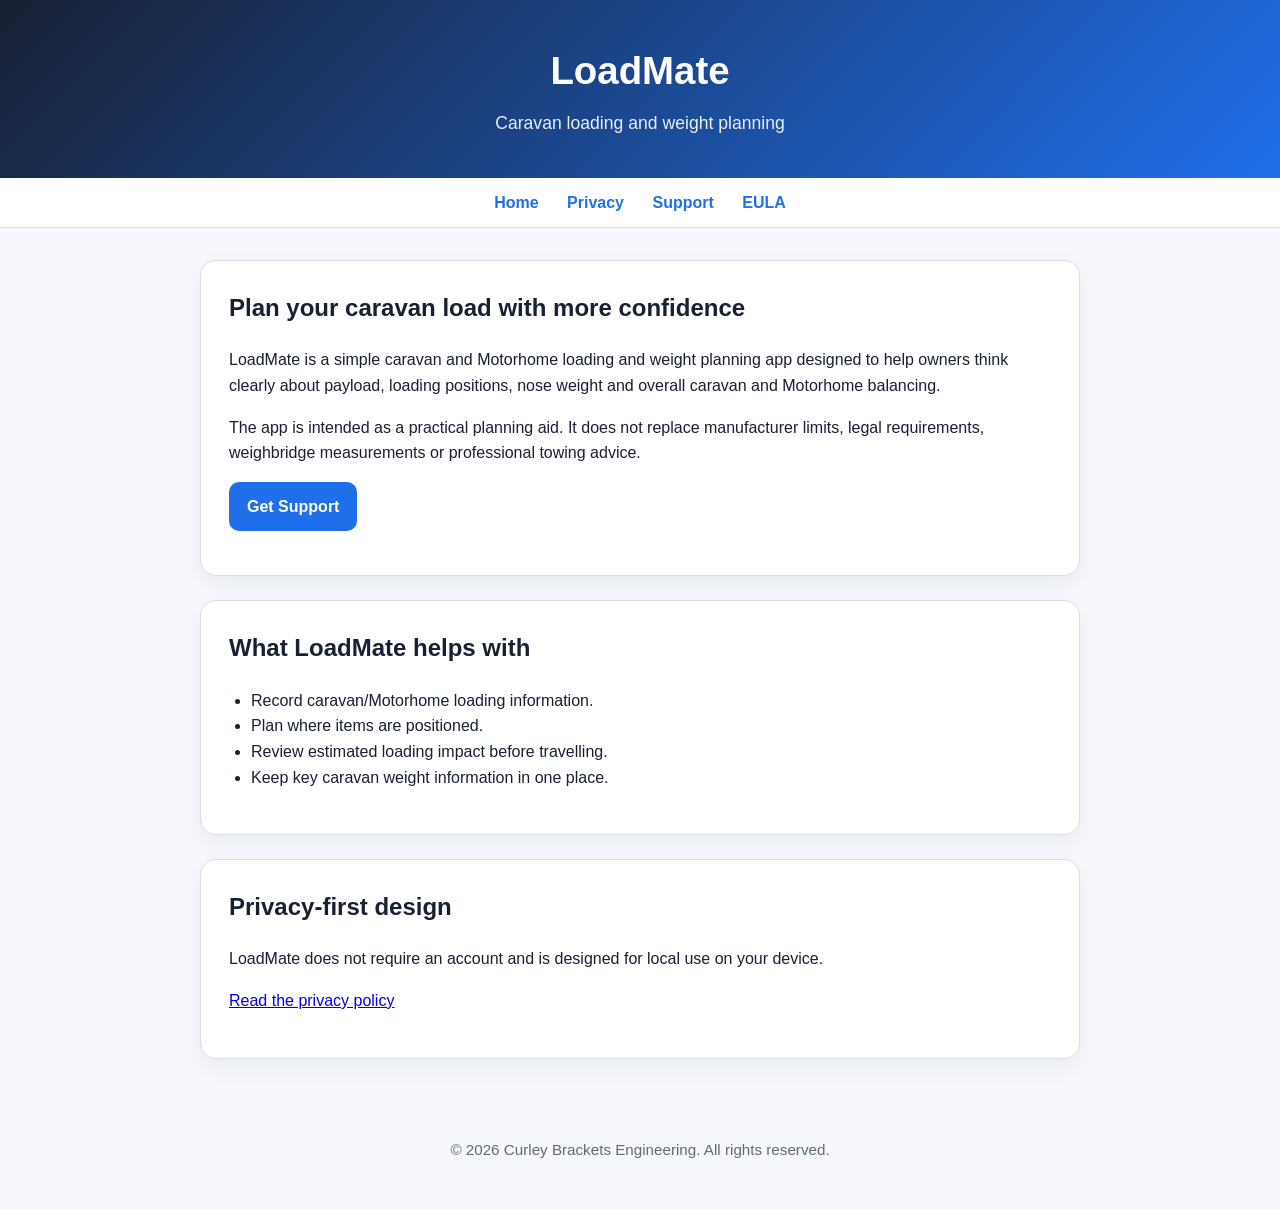
==== docs/index.html @ eccf9b14 "Add files via upload" ====
<!DOCTYPE html>
<html lang="en">
<head>
  <meta charset="utf-8">
  <meta name="viewport" content="width=device-width, initial-scale=1">
  <title>LoadMate - Caravan Loading App</title>
  <style>
:root {
  --bg: #f6f8fb;
  --card: #ffffff;
  --text: #182033;
  --muted: #5f6b7a;
  --accent: #1f6feb;
  --accent-dark: #174ea6;
  --border: #d8dee9;
}

* {
  box-sizing: border-box;
}

body {
  margin: 0;
  font-family: -apple-system, BlinkMacSystemFont, "Segoe UI", Roboto, Arial, sans-serif;
  background: var(--bg);
  color: var(--text);
  line-height: 1.6;
}

header {
  background: linear-gradient(135deg, #182033, #1f6feb);
  color: white;
  padding: 40px 20px;
  text-align: center;
}

header h1 {
  margin: 0 0 8px;
  font-size: 2.4rem;
}

header p {
  margin: 0;
  color: #e8eef8;
  font-size: 1.1rem;
}

nav {
  background: white;
  border-bottom: 1px solid var(--border);
  padding: 12px 20px;
  text-align: center;
}

nav a {
  color: var(--accent);
  text-decoration: none;
  margin: 0 12px;
  font-weight: 600;
}

nav a:hover {
  text-decoration: underline;
}

main {
  max-width: 920px;
  margin: 32px auto;
  padding: 0 20px;
}

.card {
  background: var(--card);
  border: 1px solid var(--border);
  border-radius: 16px;
  padding: 28px;
  margin-bottom: 24px;
  box-shadow: 0 8px 24px rgba(24, 32, 51, 0.06);
}

h2 {
  margin-top: 0;
  color: var(--text);
}

.button {
  display: inline-block;
  background: var(--accent);
  color: white;
  padding: 12px 18px;
  border-radius: 10px;
  text-decoration: none;
  font-weight: 700;
}

.button:hover {
  background: var(--accent-dark);
}

.notice {
  background: #fff8e6;
  border: 1px solid #f1d48a;
  border-radius: 12px;
  padding: 16px;
  color: #594300;
}

footer {
  text-align: center;
  padding: 32px 20px;
  color: var(--muted);
  font-size: 0.95rem;
}

ul {
  padding-left: 22px;
}

.meta {
  color: var(--muted);
  font-size: 0.95rem;
}

@media (max-width: 640px) {
  header h1 {
    font-size: 2rem;
  }

  nav a {
    display: inline-block;
    margin: 6px 8px;
  }

  .card {
    padding: 22px;
  }
}
</style>
</head>
<body>
  <header>
    <h1>LoadMate</h1>
    <p>Caravan loading and weight planning</p>
  </header>

  <nav>
    <a href="index.html">Home</a>
    <a href="privacy.html">Privacy</a>
    <a href="support.html">Support</a>
    <a href="eula.html">EULA</a>
  </nav>

  <main>
    <section class="card">
      <h2>Plan your caravan load with more confidence</h2>
      <p>LoadMate is a simple caravan and Motorhome loading and weight planning app designed to help owners think clearly about payload, loading positions, nose weight and overall caravan and Motorhome balancing.</p>
      <p>The app is intended as a practical planning aid. It does not replace manufacturer limits, legal requirements, weighbridge measurements or professional towing advice.</p>
      <p><a class="button" href="support.html">Get Support</a></p>
    </section>

    <section class="card">
      <h2>What LoadMate helps with</h2>
      <ul>
        <li>Record caravan/Motorhome loading information.</li>
        <li>Plan where items are positioned.</li>
        <li>Review estimated loading impact before travelling.</li>
        <li>Keep key caravan weight information in one place.</li>
      </ul>
    </section>

    <section class="card">
      <h2>Privacy-first design</h2>
      <p>LoadMate does not require an account and is designed for local use on your device.</p>
      <p><a href="privacy.html">Read the privacy policy</a></p>
    </section>

  </main>

  <footer>
    <p>&copy; 2026 Curley Brackets Engineering. All rights reserved.</p>
  </footer>
</body>
</html>
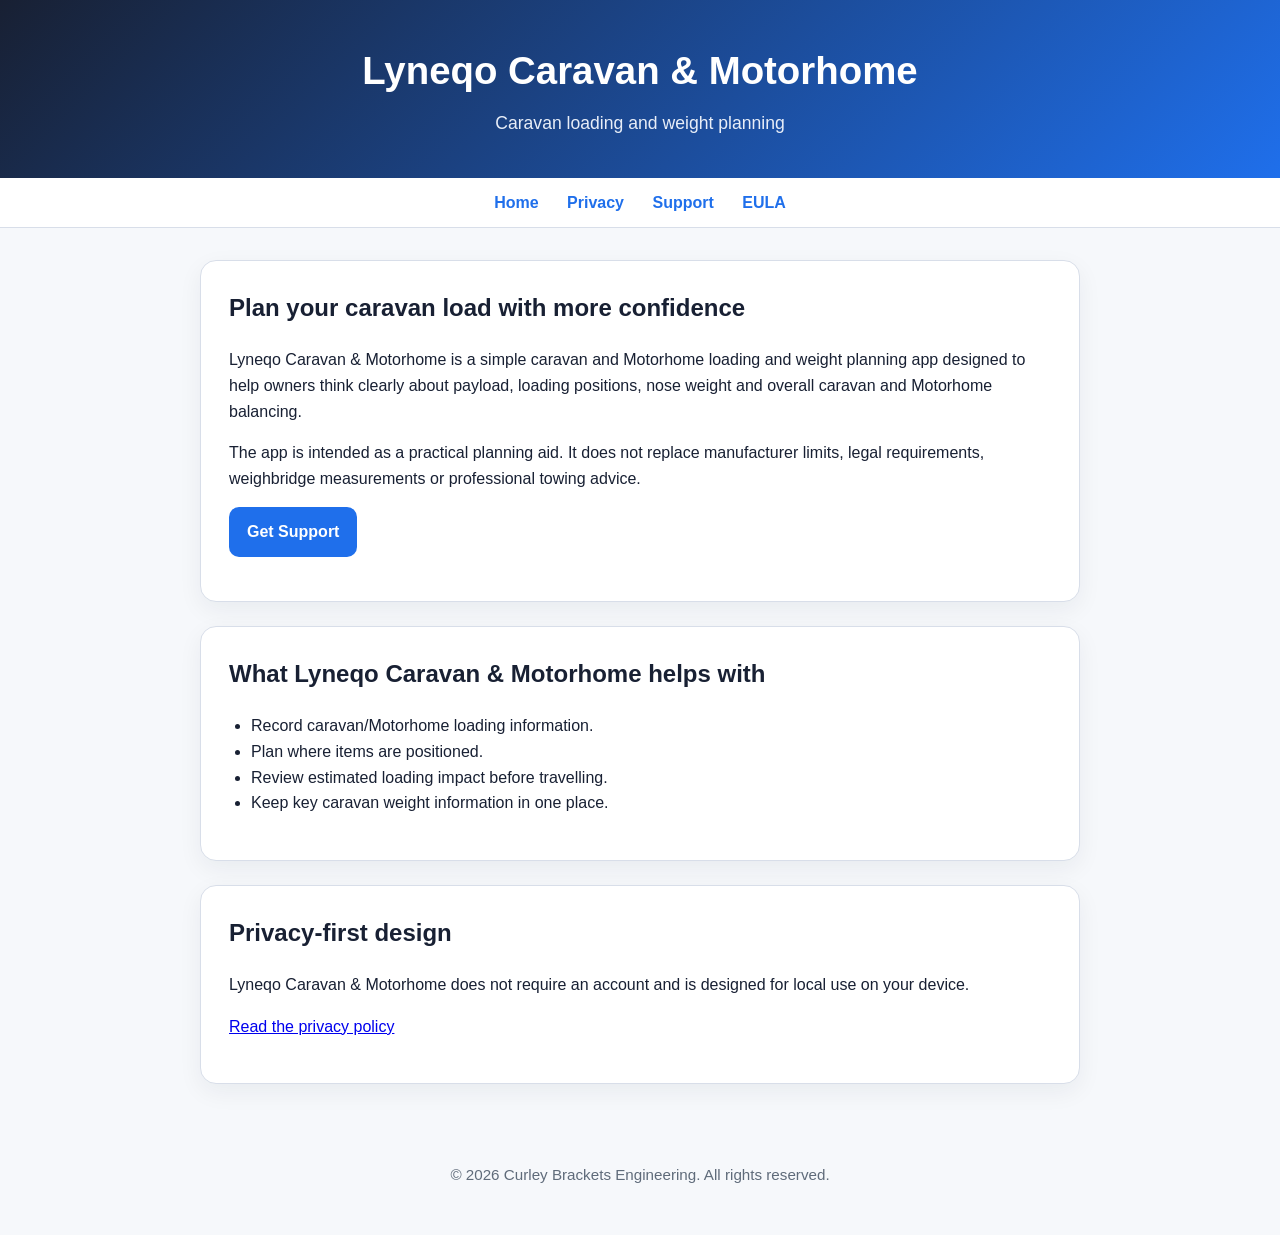
==== commit 9854d71e: "rebranding for Load Mate problem" ====
--- a/docs/index.html
+++ b/docs/index.html
@@ -3,7 +3,7 @@
 <head>
   <meta charset="utf-8">
   <meta name="viewport" content="width=device-width, initial-scale=1">
-  <title>LoadMate - Caravan Loading App</title>
+  <title>Lyneqo Caravan &amp; Motorhome - Caravan Loading App</title>
   <style>
 :root {
   --bg: #f6f8fb;
@@ -139,7 +139,7 @@
 </head>
 <body>
   <header>
-    <h1>LoadMate</h1>
+    <h1>Lyneqo Caravan &amp; Motorhome</h1>
     <p>Caravan loading and weight planning</p>
   </header>
 
@@ -153,13 +153,13 @@
   <main>
     <section class="card">
       <h2>Plan your caravan load with more confidence</h2>
-      <p>LoadMate is a simple caravan and Motorhome loading and weight planning app designed to help owners think clearly about payload, loading positions, nose weight and overall caravan and Motorhome balancing.</p>
+      <p>Lyneqo Caravan &amp; Motorhome is a simple caravan and Motorhome loading and weight planning app designed to help owners think clearly about payload, loading positions, nose weight and overall caravan and Motorhome balancing.</p>
       <p>The app is intended as a practical planning aid. It does not replace manufacturer limits, legal requirements, weighbridge measurements or professional towing advice.</p>
       <p><a class="button" href="support.html">Get Support</a></p>
     </section>
 
     <section class="card">
-      <h2>What LoadMate helps with</h2>
+      <h2>What Lyneqo Caravan &amp; Motorhome helps with</h2>
       <ul>
         <li>Record caravan/Motorhome loading information.</li>
         <li>Plan where items are positioned.</li>
@@ -170,7 +170,7 @@
 
     <section class="card">
       <h2>Privacy-first design</h2>
-      <p>LoadMate does not require an account and is designed for local use on your device.</p>
+      <p>Lyneqo Caravan &amp; Motorhome does not require an account and is designed for local use on your device.</p>
       <p><a href="privacy.html">Read the privacy policy</a></p>
     </section>
 
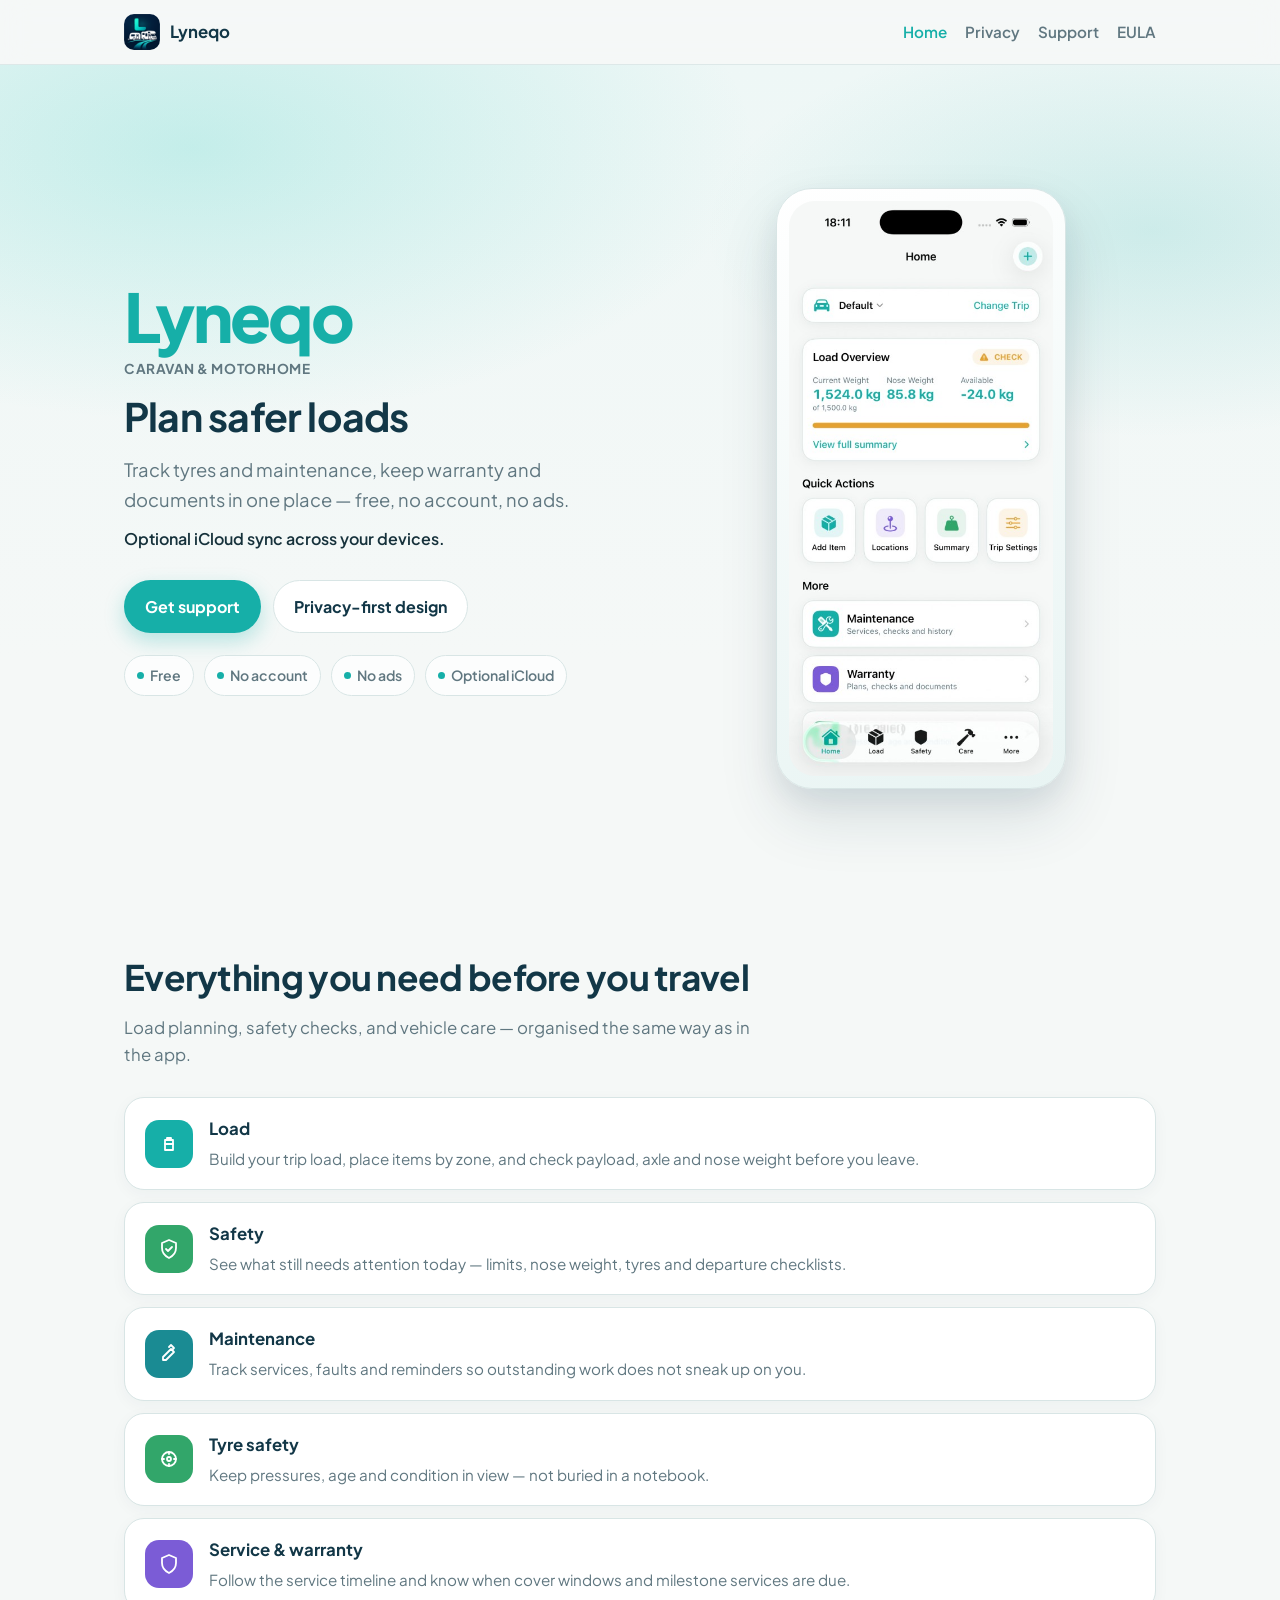
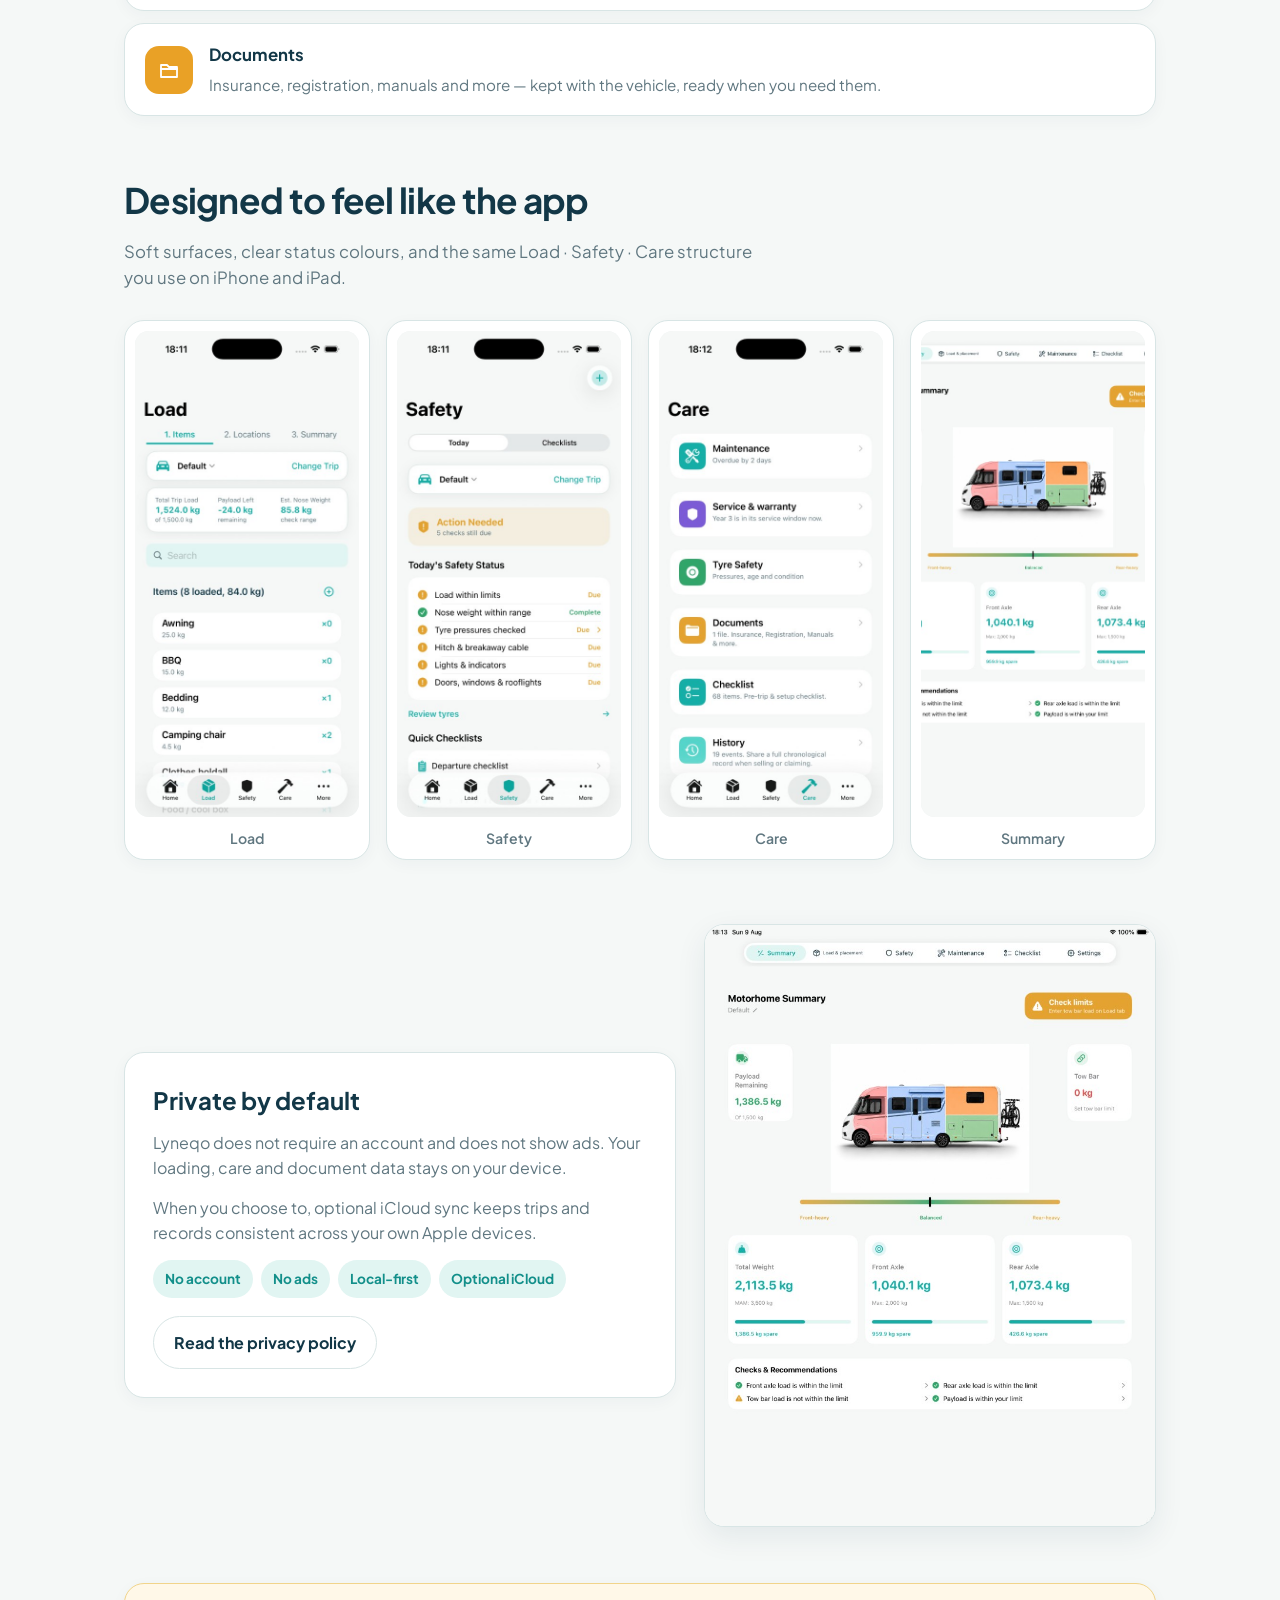
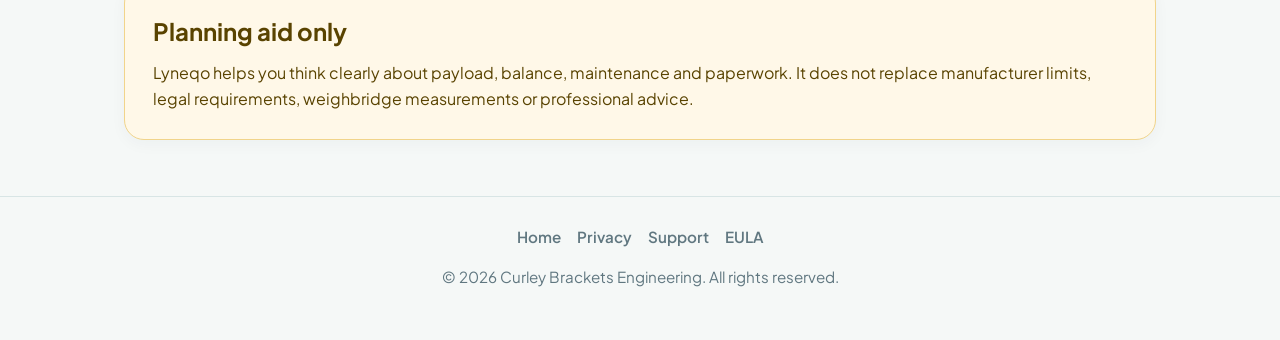
==== commit f2a77f88: "Update the website to reflect new branding for 1.3" ====
--- a/docs/index.html
+++ b/docs/index.html
@@ -3,180 +3,179 @@
 <head>
   <meta charset="utf-8">
   <meta name="viewport" content="width=device-width, initial-scale=1">
-  <title>Lyneqo Caravan &amp; Motorhome - Caravan Loading App</title>
-  <style>
-:root {
-  --bg: #f6f8fb;
-  --card: #ffffff;
-  --text: #182033;
-  --muted: #5f6b7a;
-  --accent: #1f6feb;
-  --accent-dark: #174ea6;
-  --border: #d8dee9;
-}
-
-* {
-  box-sizing: border-box;
-}
-
-body {
-  margin: 0;
-  font-family: -apple-system, BlinkMacSystemFont, "Segoe UI", Roboto, Arial, sans-serif;
-  background: var(--bg);
-  color: var(--text);
-  line-height: 1.6;
-}
-
-header {
-  background: linear-gradient(135deg, #182033, #1f6feb);
-  color: white;
-  padding: 40px 20px;
-  text-align: center;
-}
-
-header h1 {
-  margin: 0 0 8px;
-  font-size: 2.4rem;
-}
-
-header p {
-  margin: 0;
-  color: #e8eef8;
-  font-size: 1.1rem;
-}
-
-nav {
-  background: white;
-  border-bottom: 1px solid var(--border);
-  padding: 12px 20px;
-  text-align: center;
-}
-
-nav a {
-  color: var(--accent);
-  text-decoration: none;
-  margin: 0 12px;
-  font-weight: 600;
-}
-
-nav a:hover {
-  text-decoration: underline;
-}
-
-main {
-  max-width: 920px;
-  margin: 32px auto;
-  padding: 0 20px;
-}
-
-.card {
-  background: var(--card);
-  border: 1px solid var(--border);
-  border-radius: 16px;
-  padding: 28px;
-  margin-bottom: 24px;
-  box-shadow: 0 8px 24px rgba(24, 32, 51, 0.06);
-}
-
-h2 {
-  margin-top: 0;
-  color: var(--text);
-}
-
-.button {
-  display: inline-block;
-  background: var(--accent);
-  color: white;
-  padding: 12px 18px;
-  border-radius: 10px;
-  text-decoration: none;
-  font-weight: 700;
-}
-
-.button:hover {
-  background: var(--accent-dark);
-}
-
-.notice {
-  background: #fff8e6;
-  border: 1px solid #f1d48a;
-  border-radius: 12px;
-  padding: 16px;
-  color: #594300;
-}
-
-footer {
-  text-align: center;
-  padding: 32px 20px;
-  color: var(--muted);
-  font-size: 0.95rem;
-}
-
-ul {
-  padding-left: 22px;
-}
-
-.meta {
-  color: var(--muted);
-  font-size: 0.95rem;
-}
-
-@media (max-width: 640px) {
-  header h1 {
-    font-size: 2rem;
-  }
-
-  nav a {
-    display: inline-block;
-    margin: 6px 8px;
-  }
-
-  .card {
-    padding: 22px;
-  }
-}
-</style>
+  <title>Lyneqo — Safer loads, care and documents</title>
+  <meta name="description" content="Plan safer loads, track tyres and maintenance, keep warranty and documents in one place. Free, no account, no ads. Optional iCloud sync.">
+  <link rel="icon" href="assets/lyneqo-mark.svg" type="image/svg+xml">
+  <link rel="preconnect" href="https://fonts.googleapis.com">
+  <link rel="preconnect" href="https://fonts.gstatic.com" crossorigin>
+  <link href="https://fonts.googleapis.com/css2?family=Plus+Jakarta+Sans:wght@400;500;600;700;800&display=swap" rel="stylesheet">
+  <link rel="stylesheet" href="styles.css">
 </head>
 <body>
-  <header>
-    <h1>Lyneqo Caravan &amp; Motorhome</h1>
-    <p>Caravan loading and weight planning</p>
+  <header class="site-header">
+    <div class="site-header-inner">
+      <a class="brand" href="index.html">
+        <img src="assets/app-icon.png" alt="" width="36" height="36">
+        Lyneqo
+      </a>
+      <nav class="nav" aria-label="Primary">
+        <a href="index.html" aria-current="page">Home</a>
+        <a href="privacy.html">Privacy</a>
+        <a href="support.html">Support</a>
+        <a href="eula.html">EULA</a>
+      </nav>
+    </div>
   </header>
 
-  <nav>
-    <a href="index.html">Home</a>
-    <a href="privacy.html">Privacy</a>
-    <a href="support.html">Support</a>
-    <a href="eula.html">EULA</a>
-  </nav>
+  <section class="hero">
+    <div class="hero-inner">
+      <div class="hero-copy">
+        <p class="brand-hero">Lyneqo</p>
+        <p class="eyebrow">Caravan &amp; Motorhome</p>
+        <h1>Plan safer loads</h1>
+        <p class="hero-lead">Track tyres and maintenance, keep warranty and documents in one place — free, no account, no ads.</p>
+        <p class="hero-note">Optional iCloud sync across your devices.</p>
+        <div class="cta-row">
+          <a class="button" href="support.html">Get support</a>
+          <a class="button button-secondary" href="privacy.html">Privacy-first design</a>
+        </div>
+        <div class="trust" aria-label="Product promises">
+          <span>Free</span>
+          <span>No account</span>
+          <span>No ads</span>
+          <span>Optional iCloud</span>
+        </div>
+      </div>
+      <div class="hero-visual" aria-hidden="true">
+        <div class="phone-frame">
+          <img src="assets/shot-home.png" alt="Lyneqo Home screen showing load overview and care shortcuts">
+        </div>
+      </div>
+    </div>
+  </section>
 
-  <main>
-    <section class="card">
-      <h2>Plan your caravan load with more confidence</h2>
-      <p>Lyneqo Caravan &amp; Motorhome is a simple caravan and Motorhome loading and weight planning app designed to help owners think clearly about payload, loading positions, nose weight and overall caravan and Motorhome balancing.</p>
-      <p>The app is intended as a practical planning aid. It does not replace manufacturer limits, legal requirements, weighbridge measurements or professional towing advice.</p>
-      <p><a class="button" href="support.html">Get Support</a></p>
-    </section>
+  <section class="section" id="features">
+    <div class="section-head">
+      <h2>Everything you need before you travel</h2>
+      <p>Load planning, safety checks, and vehicle care — organised the same way as in the app.</p>
+    </div>
+    <div class="feature-list">
+      <article class="feature-row">
+        <div class="icon-tile icon-teal" aria-hidden="true">
+          <svg viewBox="0 0 24 24"><path d="M8 8h8v10H8z"/><path d="M10 8V6h4v2"/><path d="M8 12h8"/></svg>
+        </div>
+        <div>
+          <h3>Load</h3>
+          <p>Build your trip load, place items by zone, and check payload, axle and nose weight before you leave.</p>
+        </div>
+      </article>
+      <article class="feature-row">
+        <div class="icon-tile icon-green" aria-hidden="true">
+          <svg viewBox="0 0 24 24"><path d="M12 3l7 3v5c0 5-3 8-7 10-4-2-7-5-7-10V6l7-3z"/><path d="M9 12l2 2 4-4"/></svg>
+        </div>
+        <div>
+          <h3>Safety</h3>
+          <p>See what still needs attention today — limits, nose weight, tyres and departure checklists.</p>
+        </div>
+      </article>
+      <article class="feature-row">
+        <div class="icon-tile icon-cyan" aria-hidden="true">
+          <svg viewBox="0 0 24 24"><path d="M14 7l3 3-8 8H6v-3l8-8z"/><path d="M12 5l2-2 3 3-2 2"/></svg>
+        </div>
+        <div>
+          <h3>Maintenance</h3>
+          <p>Track services, faults and reminders so outstanding work does not sneak up on you.</p>
+        </div>
+      </article>
+      <article class="feature-row">
+        <div class="icon-tile icon-green" aria-hidden="true">
+          <svg viewBox="0 0 24 24"><circle cx="12" cy="12" r="7"/><circle cx="12" cy="12" r="2"/><path d="M12 5v2M12 17v2M5 12h2M17 12h2"/></svg>
+        </div>
+        <div>
+          <h3>Tyre safety</h3>
+          <p>Keep pressures, age and condition in view — not buried in a notebook.</p>
+        </div>
+      </article>
+      <article class="feature-row">
+        <div class="icon-tile icon-purple" aria-hidden="true">
+          <svg viewBox="0 0 24 24"><path d="M12 3l7 3v5c0 5-3 8-7 10-4-2-7-5-7-10V6l7-3z"/></svg>
+        </div>
+        <div>
+          <h3>Service &amp; warranty</h3>
+          <p>Follow the service timeline and know when cover windows and milestone services are due.</p>
+        </div>
+      </article>
+      <article class="feature-row">
+        <div class="icon-tile icon-orange" aria-hidden="true">
+          <svg viewBox="0 0 24 24"><path d="M4 7h6l2 2h8v10H4V7z"/><path d="M4 11h16"/></svg>
+        </div>
+        <div>
+          <h3>Documents</h3>
+          <p>Insurance, registration, manuals and more — kept with the vehicle, ready when you need them.</p>
+        </div>
+      </article>
+    </div>
+  </section>
 
-    <section class="card">
-      <h2>What Lyneqo Caravan &amp; Motorhome helps with</h2>
-      <ul>
-        <li>Record caravan/Motorhome loading information.</li>
-        <li>Plan where items are positioned.</li>
-        <li>Review estimated loading impact before travelling.</li>
-        <li>Keep key caravan weight information in one place.</li>
-      </ul>
-    </section>
+  <section class="section" style="padding-top: 0;">
+    <div class="section-head">
+      <h2>Designed to feel like the app</h2>
+      <p>Soft surfaces, clear status colours, and the same Load · Safety · Care structure you use on iPhone and iPad.</p>
+    </div>
+    <div class="gallery">
+      <figure>
+        <img src="assets/shot-load.png" alt="Load tab with trip weight summary and item list">
+        <figcaption>Load</figcaption>
+      </figure>
+      <figure>
+        <img src="assets/shot-safety.png" alt="Safety tab with due checks and departure checklist">
+        <figcaption>Safety</figcaption>
+      </figure>
+      <figure>
+        <img src="assets/shot-care.png" alt="Care tab with maintenance, warranty, tyres and documents">
+        <figcaption>Care</figcaption>
+      </figure>
+      <figure>
+        <img src="assets/shot-summary.png" alt="Motorhome summary with axle loads and balance">
+        <figcaption>Summary</figcaption>
+      </figure>
+    </div>
+  </section>
 
-    <section class="card">
-      <h2>Privacy-first design</h2>
-      <p>Lyneqo Caravan &amp; Motorhome does not require an account and is designed for local use on your device.</p>
-      <p><a href="privacy.html">Read the privacy policy</a></p>
-    </section>
+  <section class="section" style="padding-top: 8px;">
+    <div class="split">
+      <div class="panel">
+        <h2>Private by default</h2>
+        <p>Lyneqo does not require an account and does not show ads. Your loading, care and document data stays on your device.</p>
+        <p>When you choose to, optional iCloud sync keeps trips and records consistent across your own Apple devices.</p>
+        <div class="pill-list">
+          <span>No account</span>
+          <span>No ads</span>
+          <span>Local-first</span>
+          <span>Optional iCloud</span>
+        </div>
+        <p style="margin-top: 18px;"><a class="button button-secondary" href="privacy.html">Read the privacy policy</a></p>
+      </div>
+      <div class="device-shot">
+        <img src="assets/shot-summary.png" alt="Motorhome summary screen on iPad">
+      </div>
+    </div>
+  </section>
 
-  </main>
+  <section class="section" style="padding-top: 0;">
+    <div class="panel notice">
+      <h2>Planning aid only</h2>
+      <p>Lyneqo helps you think clearly about payload, balance, maintenance and paperwork. It does not replace manufacturer limits, legal requirements, weighbridge measurements or professional advice.</p>
+    </div>
+  </section>
 
-  <footer>
+  <footer class="site-footer">
+    <nav aria-label="Footer">
+      <a href="index.html">Home</a>
+      <a href="privacy.html">Privacy</a>
+      <a href="support.html">Support</a>
+      <a href="eula.html">EULA</a>
+    </nav>
     <p>&copy; 2026 Curley Brackets Engineering. All rights reserved.</p>
   </footer>
 </body>
--- a/docs/styles.css
+++ b/docs/styles.css
@@ -0,0 +1,624 @@
+:root {
+  --bg: #f5f8f7;
+  --bg-soft: #e1f5f2;
+  --card: #ffffff;
+  --text: #16313b;
+  --muted: #607780;
+  --accent: #16afa8;
+  --accent-dark: #128f8a;
+  --aqua: #55d5ca;
+  --navy: #123747;
+  --border: #d8e5e5;
+  --success: #32a66a;
+  --warning: #e4a331;
+  --danger: #d95b59;
+  --info: #2a7de1;
+  --purple: #7b5cd6;
+  --orange: #e9a126;
+  --shadow: 0 10px 30px rgba(18, 55, 71, 0.08);
+  --radius: 20px;
+  --radius-sm: 14px;
+  --max: 1080px;
+  --font: "Plus Jakarta Sans", "Segoe UI", sans-serif;
+}
+
+* {
+  box-sizing: border-box;
+}
+
+html {
+  scroll-behavior: smooth;
+}
+
+body {
+  margin: 0;
+  font-family: var(--font);
+  background: var(--bg);
+  color: var(--text);
+  line-height: 1.6;
+  -webkit-font-smoothing: antialiased;
+}
+
+img {
+  max-width: 100%;
+  display: block;
+}
+
+a {
+  color: var(--accent);
+  text-decoration: none;
+}
+
+a:hover {
+  text-decoration: underline;
+}
+
+.site-header {
+  position: sticky;
+  top: 0;
+  z-index: 20;
+  backdrop-filter: blur(14px);
+  background: rgba(245, 248, 247, 0.88);
+  border-bottom: 1px solid rgba(216, 229, 229, 0.8);
+}
+
+.site-header-inner {
+  max-width: var(--max);
+  margin: 0 auto;
+  padding: 14px 24px;
+  display: flex;
+  align-items: center;
+  justify-content: space-between;
+  gap: 16px;
+}
+
+.brand {
+  display: inline-flex;
+  align-items: center;
+  gap: 10px;
+  color: var(--navy);
+  font-weight: 700;
+  font-size: 1.05rem;
+  text-decoration: none;
+}
+
+.brand:hover {
+  text-decoration: none;
+  color: var(--accent-dark);
+}
+
+.brand img {
+  width: 36px;
+  height: 36px;
+  border-radius: 10px;
+}
+
+.nav {
+  display: flex;
+  flex-wrap: wrap;
+  gap: 8px 18px;
+  justify-content: flex-end;
+}
+
+.nav a {
+  color: var(--muted);
+  font-weight: 600;
+  font-size: 0.95rem;
+  text-decoration: none;
+}
+
+.nav a:hover,
+.nav a[aria-current="page"] {
+  color: var(--accent);
+}
+
+.hero {
+  position: relative;
+  overflow: hidden;
+  background:
+    radial-gradient(ellipse 80% 60% at 15% 10%, rgba(85, 213, 202, 0.28), transparent 55%),
+    radial-gradient(ellipse 70% 50% at 90% 20%, rgba(22, 175, 168, 0.16), transparent 50%),
+    linear-gradient(180deg, #eef7f6 0%, var(--bg) 72%);
+}
+
+.hero-inner {
+  max-width: var(--max);
+  margin: 0 auto;
+  padding: 48px 24px 28px;
+  display: grid;
+  grid-template-columns: 1.05fr 0.95fr;
+  gap: 40px;
+  align-items: center;
+  min-height: calc(100vh - 72px);
+}
+
+.hero-copy {
+  animation: rise 0.7s ease both;
+}
+
+.brand-hero {
+  margin: 0 0 6px;
+  font-size: clamp(2.8rem, 6vw, 4.2rem);
+  font-weight: 800;
+  letter-spacing: -0.04em;
+  line-height: 1;
+  color: var(--accent);
+}
+
+.eyebrow {
+  display: inline-flex;
+  align-items: center;
+  gap: 8px;
+  color: var(--muted);
+  font-weight: 700;
+  font-size: 0.85rem;
+  letter-spacing: 0.04em;
+  text-transform: uppercase;
+  margin: 0 0 14px;
+}
+
+.hero h1 {
+  margin: 0 0 16px;
+  font-size: clamp(1.85rem, 3.4vw, 2.45rem);
+  line-height: 1.15;
+  letter-spacing: -0.02em;
+  color: var(--navy);
+}
+
+.hero-lead {
+  margin: 0 0 12px;
+  font-size: 1.15rem;
+  color: var(--muted);
+  max-width: 34rem;
+}
+
+.hero-note {
+  margin: 0 0 28px;
+  color: var(--text);
+  font-weight: 600;
+}
+
+.cta-row {
+  display: flex;
+  flex-wrap: wrap;
+  gap: 12px;
+  margin-bottom: 22px;
+}
+
+.button {
+  display: inline-flex;
+  align-items: center;
+  justify-content: center;
+  gap: 8px;
+  background: var(--accent);
+  color: #fff;
+  padding: 13px 20px;
+  border-radius: 999px;
+  text-decoration: none;
+  font-weight: 700;
+  border: 1px solid transparent;
+  transition: transform 0.2s ease, background 0.2s ease, box-shadow 0.2s ease;
+  box-shadow: 0 8px 20px rgba(22, 175, 168, 0.28);
+}
+
+.button:hover {
+  background: var(--accent-dark);
+  text-decoration: none;
+  transform: translateY(-1px);
+}
+
+.button-secondary {
+  background: #fff;
+  color: var(--navy);
+  border-color: var(--border);
+  box-shadow: none;
+}
+
+.button-secondary:hover {
+  background: var(--bg-soft);
+  color: var(--navy);
+}
+
+.trust {
+  display: flex;
+  flex-wrap: wrap;
+  gap: 10px;
+}
+
+.trust span {
+  display: inline-flex;
+  align-items: center;
+  gap: 6px;
+  background: rgba(255, 255, 255, 0.72);
+  border: 1px solid var(--border);
+  color: var(--muted);
+  font-size: 0.88rem;
+  font-weight: 600;
+  padding: 8px 12px;
+  border-radius: 999px;
+}
+
+.trust span::before {
+  content: "";
+  width: 7px;
+  height: 7px;
+  border-radius: 50%;
+  background: var(--accent);
+}
+
+.hero-visual {
+  display: flex;
+  justify-content: center;
+  animation: float-in 0.9s ease both;
+}
+
+.phone-frame {
+  width: min(100%, 290px);
+  border-radius: 36px;
+  padding: 12px;
+  background: linear-gradient(160deg, #ffffff, #e8f4f3);
+  border: 1px solid var(--border);
+  box-shadow: var(--shadow), 0 30px 60px rgba(18, 55, 71, 0.12);
+  animation: float 5.5s ease-in-out infinite;
+}
+
+.phone-frame img {
+  width: 100%;
+  border-radius: 26px;
+  background: #fff;
+}
+
+.section {
+  max-width: var(--max);
+  margin: 0 auto;
+  padding: 56px 24px;
+}
+
+.section-head {
+  max-width: 40rem;
+  margin-bottom: 28px;
+}
+
+.section-head h2 {
+  margin: 0 0 10px;
+  font-size: clamp(1.7rem, 3vw, 2.2rem);
+  letter-spacing: -0.02em;
+  color: var(--navy);
+}
+
+.section-head p {
+  margin: 0;
+  color: var(--muted);
+  font-size: 1.05rem;
+}
+
+.feature-list {
+  display: grid;
+  gap: 12px;
+}
+
+.feature-row {
+  display: grid;
+  grid-template-columns: auto 1fr;
+  gap: 16px;
+  align-items: center;
+  background: var(--card);
+  border: 1px solid var(--border);
+  border-radius: var(--radius);
+  padding: 18px 20px;
+  box-shadow: 0 4px 16px rgba(18, 55, 71, 0.04);
+  transition: transform 0.2s ease, box-shadow 0.2s ease;
+}
+
+.feature-row:hover {
+  transform: translateY(-2px);
+  box-shadow: var(--shadow);
+}
+
+.icon-tile {
+  width: 48px;
+  height: 48px;
+  border-radius: 14px;
+  display: grid;
+  place-items: center;
+  flex-shrink: 0;
+}
+
+.icon-tile svg {
+  width: 24px;
+  height: 24px;
+  fill: none;
+  stroke: #fff;
+  stroke-width: 1.8;
+  stroke-linecap: round;
+  stroke-linejoin: round;
+}
+
+.icon-teal { background: #16afa8; }
+.icon-purple { background: #7b5cd6; }
+.icon-green { background: #32a66a; }
+.icon-orange { background: #e9a126; }
+.icon-cyan { background: #1a8b93; }
+.icon-aqua { background: #55d5ca; }
+
+.feature-row h3 {
+  margin: 0 0 4px;
+  font-size: 1.05rem;
+  color: var(--navy);
+}
+
+.feature-row p {
+  margin: 0;
+  color: var(--muted);
+  font-size: 0.95rem;
+}
+
+.gallery {
+  display: grid;
+  grid-template-columns: repeat(4, 1fr);
+  gap: 16px;
+}
+
+.gallery figure {
+  margin: 0;
+  background: var(--card);
+  border: 1px solid var(--border);
+  border-radius: var(--radius);
+  padding: 10px;
+  box-shadow: 0 4px 16px rgba(18, 55, 71, 0.04);
+}
+
+.gallery img {
+  width: 100%;
+  border-radius: 14px;
+  aspect-ratio: 9 / 19.5;
+  object-fit: cover;
+  object-position: top;
+  background: #eef4f4;
+}
+
+.gallery figcaption {
+  margin-top: 10px;
+  text-align: center;
+  font-size: 0.88rem;
+  font-weight: 600;
+  color: var(--muted);
+}
+
+.split {
+  display: grid;
+  grid-template-columns: 1.1fr 0.9fr;
+  gap: 28px;
+  align-items: center;
+}
+
+.panel {
+  background: var(--card);
+  border: 1px solid var(--border);
+  border-radius: var(--radius);
+  padding: 28px;
+  box-shadow: 0 4px 16px rgba(18, 55, 71, 0.04);
+}
+
+.panel h2 {
+  margin: 0 0 10px;
+  color: var(--navy);
+}
+
+.panel p {
+  margin: 0 0 14px;
+  color: var(--muted);
+}
+
+.panel p:last-child {
+  margin-bottom: 0;
+}
+
+.pill-list {
+  display: flex;
+  flex-wrap: wrap;
+  gap: 8px;
+  margin-top: 8px;
+}
+
+.pill-list span {
+  background: var(--bg-soft);
+  color: var(--accent-dark);
+  font-weight: 700;
+  font-size: 0.85rem;
+  padding: 8px 12px;
+  border-radius: 999px;
+}
+
+.device-shot {
+  border-radius: var(--radius);
+  border: 1px solid var(--border);
+  box-shadow: var(--shadow);
+  overflow: hidden;
+  background: #fff;
+}
+
+.device-shot img {
+  width: 100%;
+}
+
+.page-hero {
+  background:
+    radial-gradient(ellipse 70% 80% at 10% 0%, rgba(85, 213, 202, 0.22), transparent 50%),
+    linear-gradient(180deg, #eef7f6 0%, var(--bg) 100%);
+  border-bottom: 1px solid var(--border);
+}
+
+.page-hero-inner {
+  max-width: var(--max);
+  margin: 0 auto;
+  padding: 42px 24px 36px;
+}
+
+.page-hero h1 {
+  margin: 0 0 8px;
+  font-size: clamp(2rem, 4vw, 2.6rem);
+  color: var(--navy);
+  letter-spacing: -0.02em;
+}
+
+.page-hero p {
+  margin: 0;
+  color: var(--muted);
+  font-size: 1.05rem;
+}
+
+main.page {
+  max-width: 820px;
+  margin: 0 auto;
+  padding: 32px 24px 48px;
+}
+
+.card {
+  background: var(--card);
+  border: 1px solid var(--border);
+  border-radius: var(--radius);
+  padding: 28px;
+  margin-bottom: 18px;
+  box-shadow: 0 4px 16px rgba(18, 55, 71, 0.04);
+}
+
+.card h2 {
+  margin-top: 0;
+  color: var(--navy);
+}
+
+.card p,
+.card li {
+  color: var(--text);
+}
+
+.meta {
+  color: var(--muted);
+  font-size: 0.95rem;
+}
+
+.notice {
+  background: #fff8e8;
+  border-color: #f1d48a;
+}
+
+.notice h2,
+.notice p {
+  color: #594300;
+}
+
+ul {
+  padding-left: 22px;
+}
+
+.site-footer {
+  border-top: 1px solid var(--border);
+  text-align: center;
+  padding: 28px 20px 36px;
+  color: var(--muted);
+  font-size: 0.95rem;
+}
+
+.site-footer nav {
+  display: flex;
+  flex-wrap: wrap;
+  gap: 8px 16px;
+  justify-content: center;
+  margin-bottom: 12px;
+}
+
+.site-footer a {
+  color: var(--muted);
+  font-weight: 600;
+}
+
+.site-footer a:hover {
+  color: var(--accent);
+}
+
+@keyframes rise {
+  from {
+    opacity: 0;
+    transform: translateY(18px);
+  }
+  to {
+    opacity: 1;
+    transform: translateY(0);
+  }
+}
+
+@keyframes float-in {
+  from {
+    opacity: 0;
+    transform: translateY(28px) scale(0.98);
+  }
+  to {
+    opacity: 1;
+    transform: translateY(0) scale(1);
+  }
+}
+
+@keyframes float {
+  0%,
+  100% {
+    transform: translateY(0);
+  }
+  50% {
+    transform: translateY(-8px);
+  }
+}
+
+@media (max-width: 900px) {
+  .hero-inner,
+  .split {
+    grid-template-columns: 1fr;
+  }
+
+  .hero-inner {
+    min-height: auto;
+    padding-top: 36px;
+  }
+
+  .hero-visual {
+    order: -1;
+  }
+
+  .phone-frame {
+    width: min(100%, 240px);
+  }
+
+  .gallery {
+    grid-template-columns: repeat(2, 1fr);
+  }
+}
+
+@media (max-width: 560px) {
+  .site-header-inner {
+    flex-direction: column;
+    align-items: flex-start;
+  }
+
+  .gallery {
+    grid-template-columns: 1fr 1fr;
+  }
+
+  .card,
+  .panel {
+    padding: 22px;
+  }
+}
+
+@media (prefers-reduced-motion: reduce) {
+  html {
+    scroll-behavior: auto;
+  }
+
+  .hero-copy,
+  .hero-visual,
+  .phone-frame,
+  .feature-row {
+    animation: none;
+    transition: none;
+  }
+}
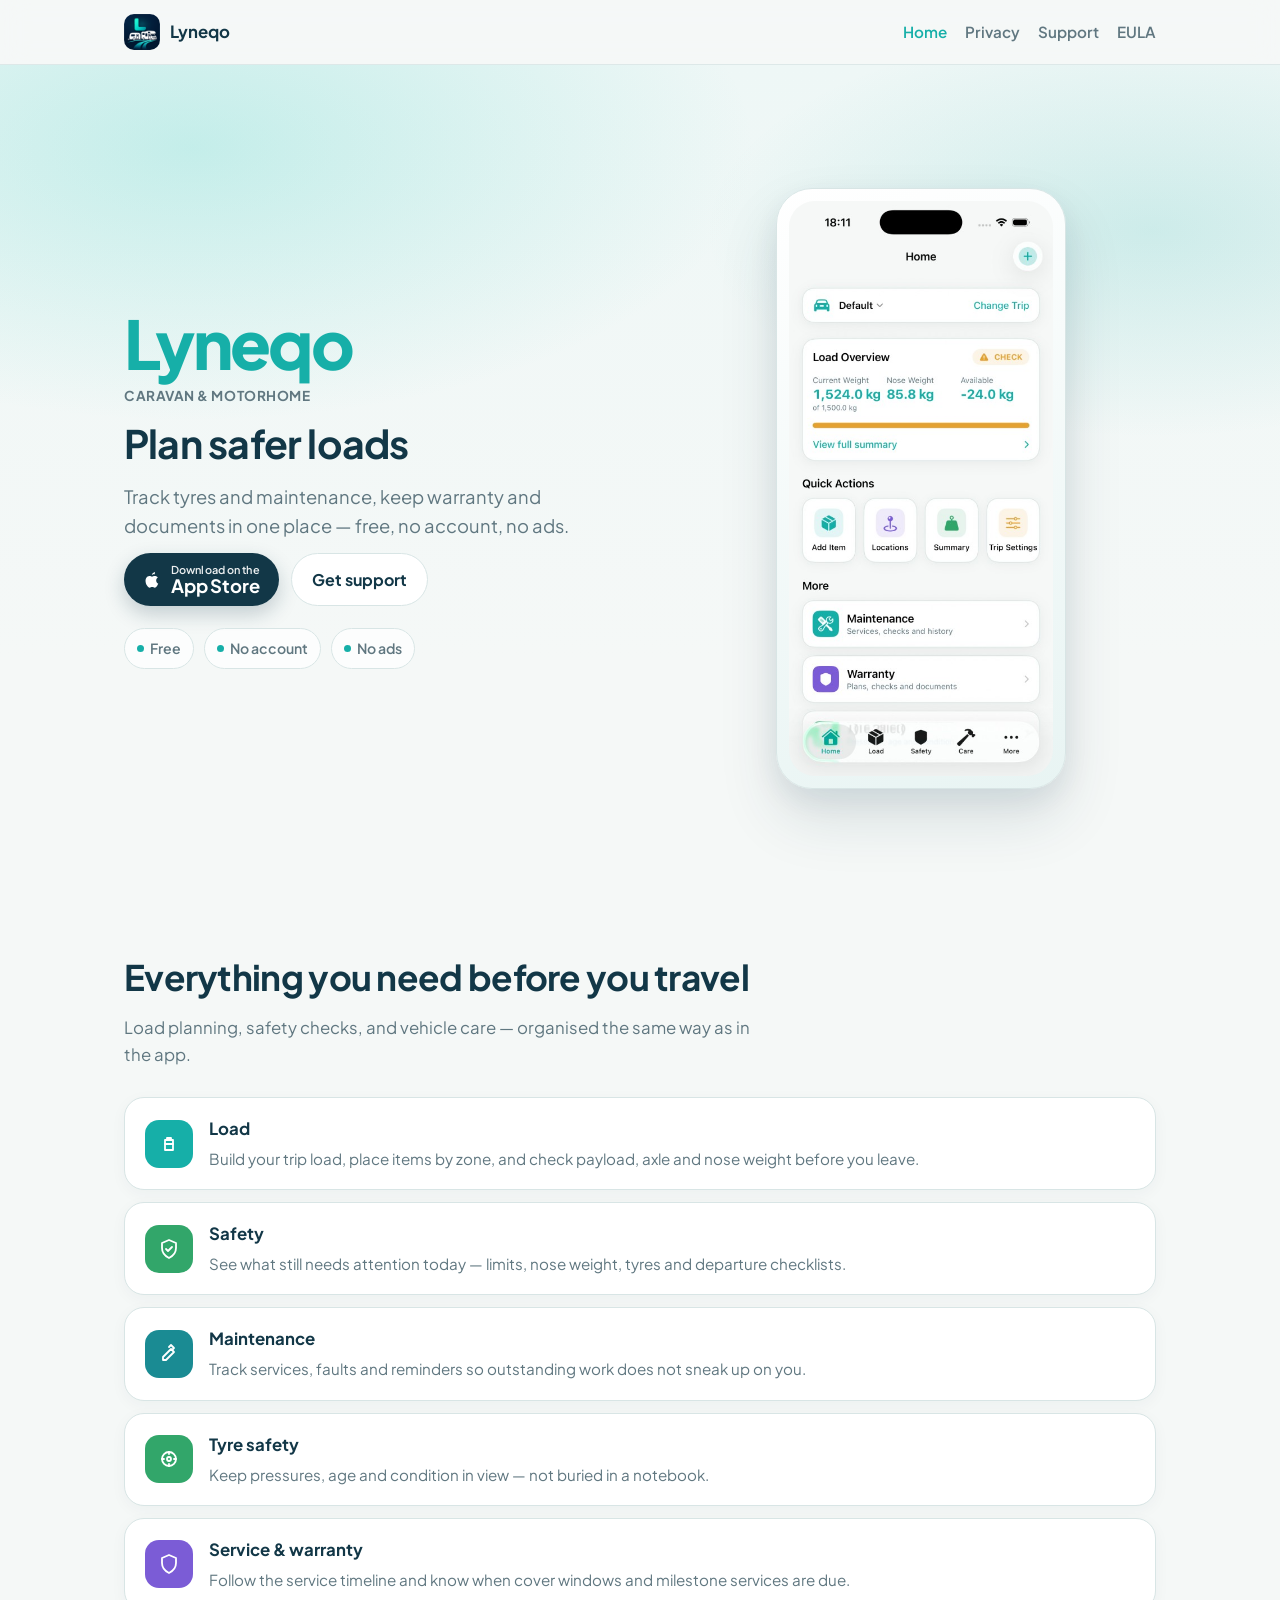
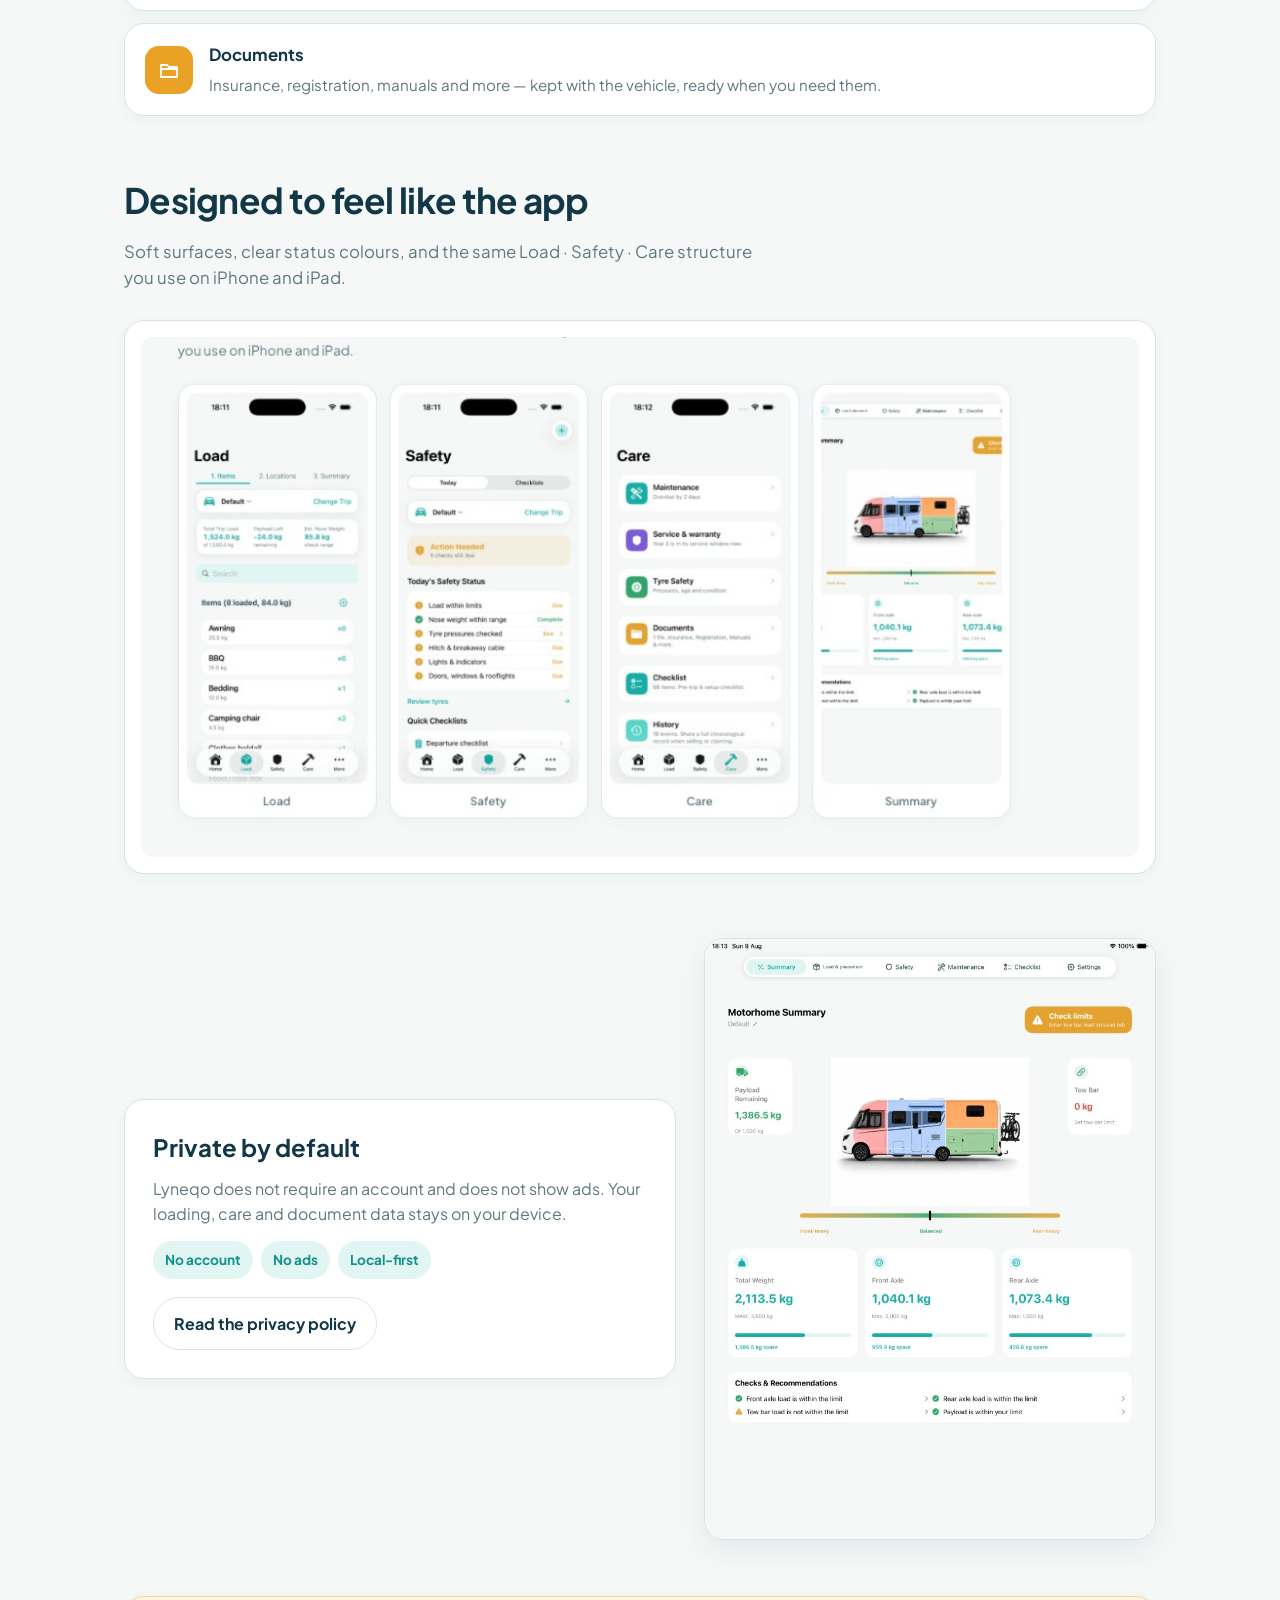
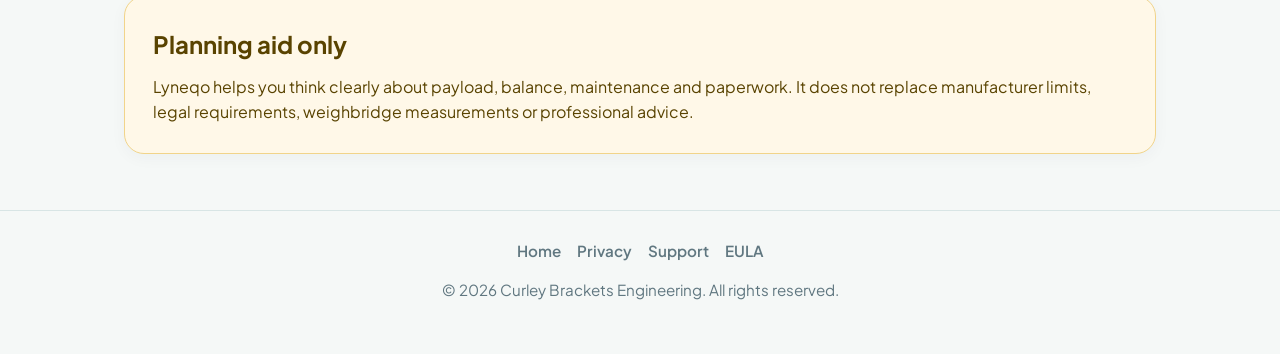
==== commit e69b64db: "Website changes for versions 1.3" ====
--- a/docs/index.html
+++ b/docs/index.html
@@ -4,7 +4,7 @@
   <meta charset="utf-8">
   <meta name="viewport" content="width=device-width, initial-scale=1">
   <title>Lyneqo — Safer loads, care and documents</title>
-  <meta name="description" content="Plan safer loads, track tyres and maintenance, keep warranty and documents in one place. Free, no account, no ads. Optional iCloud sync.">
+  <meta name="description" content="Plan safer loads, track tyres and maintenance, keep warranty and documents in one place. Free, no account, no ads.">
   <link rel="icon" href="assets/lyneqo-mark.svg" type="image/svg+xml">
   <link rel="preconnect" href="https://fonts.googleapis.com">
   <link rel="preconnect" href="https://fonts.gstatic.com" crossorigin>
@@ -34,16 +34,22 @@
         <p class="eyebrow">Caravan &amp; Motorhome</p>
         <h1>Plan safer loads</h1>
         <p class="hero-lead">Track tyres and maintenance, keep warranty and documents in one place — free, no account, no ads.</p>
-        <p class="hero-note">Optional iCloud sync across your devices.</p>
         <div class="cta-row">
-          <a class="button" href="support.html">Get support</a>
-          <a class="button button-secondary" href="privacy.html">Privacy-first design</a>
+          <a class="button app-store-button" href="https://apps.apple.com/app/lyneqo-caravan-motorhome/id6771125159" target="_blank" rel="noopener noreferrer" aria-label="Download Lyneqo on the App Store">
+            <svg class="apple-logo" viewBox="0 0 24 24" aria-hidden="true" focusable="false">
+              <path fill="currentColor" d="M18.71 12.46c-.02-2.15 1.76-3.18 1.84-3.23-1-1.46-2.56-1.66-3.11-1.68-1.32-.13-2.58.78-3.25.78-.67 0-1.71-.76-2.81-.74-1.45.02-2.78.84-3.52 2.14-1.5 2.6-.38 6.45 1.08 8.56.71 1.03 1.56 2.19 2.68 2.15 1.07-.04 1.48-.7 2.78-.7 1.3 0 1.66.7 2.8.68 1.16-.02 1.89-1.05 2.59-2.09.82-1.19 1.15-2.34 1.17-2.4-.03-.01-2.25-.86-2.27-3.42zm-2.14-6.3c.59-.71.99-1.7.88-2.69-.85.03-1.88.57-2.49 1.28-.55.63-.1.03-1.04 1.64.87.07 1.76-.44 2.65-1.23z"/>
+            </svg>
+            <span class="app-store-label">
+              <span class="app-store-kicker">Download on the</span>
+              <span class="app-store-name">App Store</span>
+            </span>
+          </a>
+          <a class="button button-secondary" href="support.html">Get support</a>
         </div>
         <div class="trust" aria-label="Product promises">
           <span>Free</span>
           <span>No account</span>
           <span>No ads</span>
-          <span>Optional iCloud</span>
         </div>
       </div>
       <div class="hero-visual" aria-hidden="true">
@@ -122,24 +128,9 @@
       <h2>Designed to feel like the app</h2>
       <p>Soft surfaces, clear status colours, and the same Load · Safety · Care structure you use on iPhone and iPad.</p>
     </div>
-    <div class="gallery">
-      <figure>
-        <img src="assets/shot-load.png" alt="Load tab with trip weight summary and item list">
-        <figcaption>Load</figcaption>
-      </figure>
-      <figure>
-        <img src="assets/shot-safety.png" alt="Safety tab with due checks and departure checklist">
-        <figcaption>Safety</figcaption>
-      </figure>
-      <figure>
-        <img src="assets/shot-care.png" alt="Care tab with maintenance, warranty, tyres and documents">
-        <figcaption>Care</figcaption>
-      </figure>
-      <figure>
-        <img src="assets/shot-summary.png" alt="Motorhome summary with axle loads and balance">
-        <figcaption>Summary</figcaption>
-      </figure>
-    </div>
+    <figure class="shot-strip">
+      <img src="assets/shot-strip.png" alt="Lyneqo screens for Load, Safety, Care and Summary">
+    </figure>
   </section>
 
   <section class="section" style="padding-top: 8px;">
@@ -147,12 +138,10 @@
       <div class="panel">
         <h2>Private by default</h2>
         <p>Lyneqo does not require an account and does not show ads. Your loading, care and document data stays on your device.</p>
-        <p>When you choose to, optional iCloud sync keeps trips and records consistent across your own Apple devices.</p>
         <div class="pill-list">
           <span>No account</span>
           <span>No ads</span>
           <span>Local-first</span>
-          <span>Optional iCloud</span>
         </div>
         <p style="margin-top: 18px;"><a class="button button-secondary" href="privacy.html">Read the privacy policy</a></p>
       </div>
--- a/docs/styles.css
+++ b/docs/styles.css
@@ -219,6 +219,44 @@
   color: var(--navy);
 }
 
+.app-store-button {
+  background: #123747;
+  box-shadow: 0 8px 20px rgba(18, 55, 71, 0.22);
+  padding: 10px 18px 10px 14px;
+  gap: 10px;
+}
+
+.app-store-button:hover {
+  background: #0d2a36;
+}
+
+.app-store-button .apple-logo {
+  width: 22px;
+  height: 22px;
+  flex-shrink: 0;
+}
+
+.app-store-label {
+  display: flex;
+  flex-direction: column;
+  align-items: flex-start;
+  line-height: 1.05;
+  text-align: left;
+}
+
+.app-store-kicker {
+  font-size: 0.68rem;
+  font-weight: 600;
+  letter-spacing: 0.01em;
+  opacity: 0.92;
+}
+
+.app-store-name {
+  font-size: 1.15rem;
+  font-weight: 700;
+  letter-spacing: -0.01em;
+}
+
 .trust {
   display: flex;
   flex-wrap: wrap;
@@ -385,6 +423,21 @@
   color: var(--muted);
 }
 
+.shot-strip {
+  margin: 0;
+  background: var(--card);
+  border: 1px solid var(--border);
+  border-radius: var(--radius);
+  padding: 16px;
+  box-shadow: 0 4px 16px rgba(18, 55, 71, 0.04);
+}
+
+.shot-strip img {
+  width: 100%;
+  height: auto;
+  border-radius: 12px;
+}
+
 .split {
   display: grid;
   grid-template-columns: 1.1fr 0.9fr;
